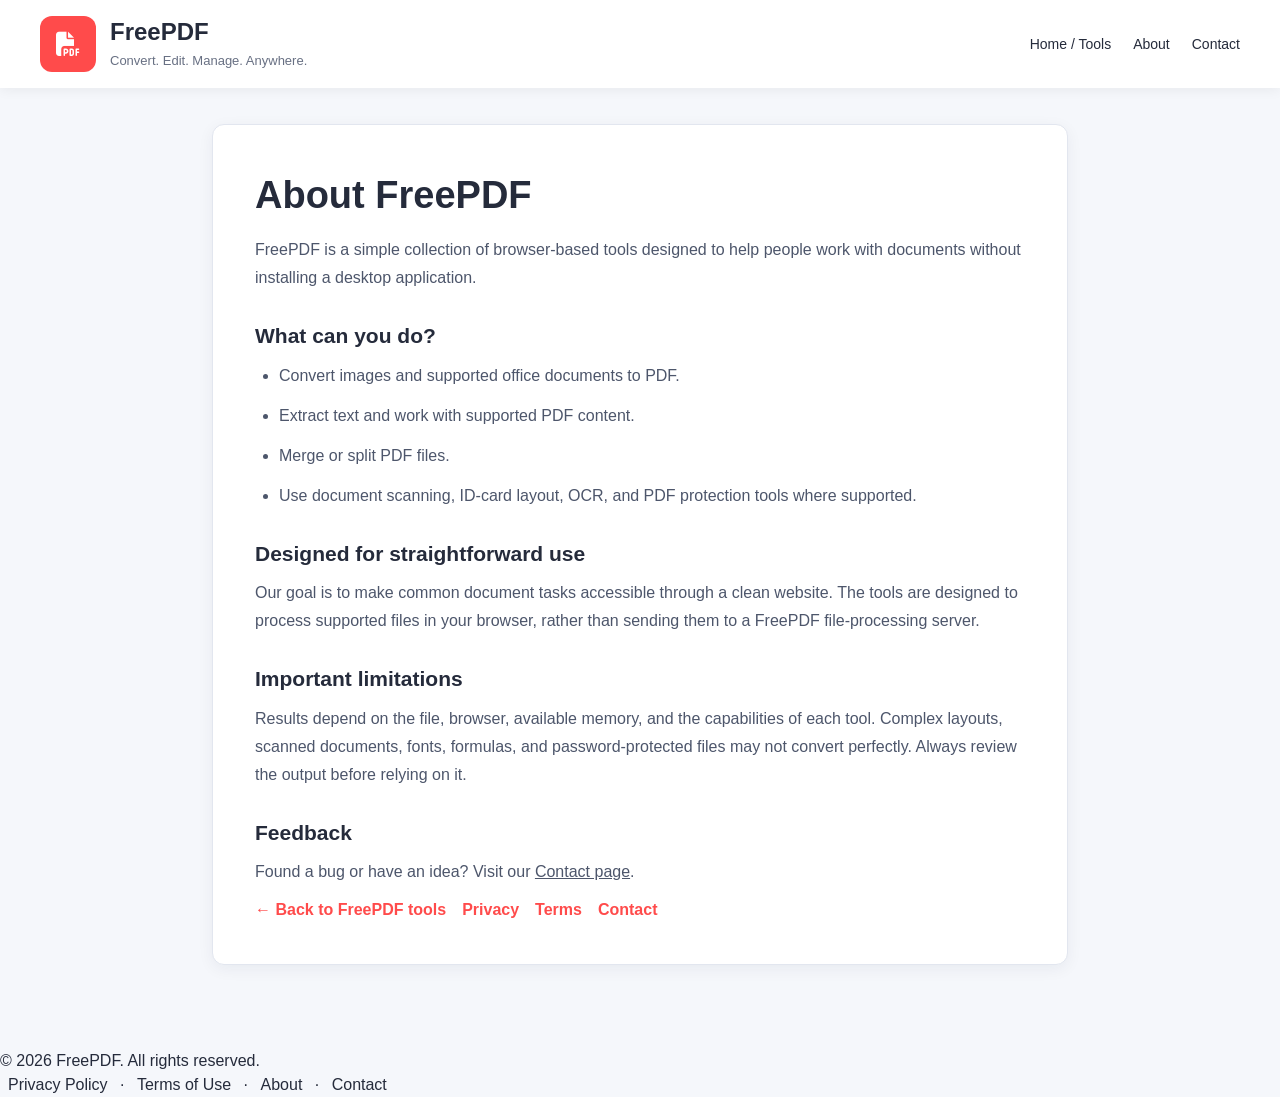
==== about.html @ d4b881cd "Add FreePDF About page" ====
<!DOCTYPE html>
<html lang="en">
<head>
<meta charset="UTF-8">
<meta name="viewport" content="width=device-width, initial-scale=1.0">
<meta name="description" content="Learn about FreePDF, a browser-based collection of PDF tools.">
<title>About FreePDF | FreePDF</title>
<link rel="stylesheet" href="css/style.css">
<link rel="stylesheet" href="https://cdnjs.cloudflare.com/ajax/libs/font-awesome/6.5.1/css/all.min.css">
<style>
.policy-wrap{max-width:900px;margin:36px auto;padding:0 22px 48px}
.policy-card{background:#fff;border:1px solid #e2e6ef;border-radius:12px;padding:clamp(22px,4vw,42px);box-shadow:0 4px 16px rgba(25,35,60,.06)}
.policy-card h1{font-size:clamp(28px,4vw,38px);margin-bottom:12px}
.policy-card h2{font-size:21px;margin:28px 0 10px}
.policy-card p,.policy-card li{color:#4d566b;line-height:1.75;margin-bottom:12px}
.policy-card ul{padding-left:24px}
.policy-note{background:#fff6f6;border-left:4px solid #ff4b4b;padding:14px 16px;border-radius:6px;margin:20px 0;color:#4d566b}
.policy-nav{display:flex;gap:16px;flex-wrap:wrap}
.policy-nav a{color:#ff4b4b;text-decoration:none;font-weight:600}
footer a{margin:0 8px;text-decoration:none}
@media(max-width:700px){header{padding:14px 18px;align-items:flex-start;flex-direction:column}.policy-card{padding:22px}}
</style>
</head>
<body>
<header>
 <div class="logo">
  <div class="logo-icon"><i class="fa-solid fa-file-pdf"></i></div>
  <div><h2>FreePDF</h2><p>Convert. Edit. Manage. Anywhere.</p></div>
 </div>
 <nav><a href="index.html">Home / Tools</a><a href="about.html">About</a><a href="contact.html">Contact</a></nav>
</header>
<main class="policy-wrap"><article class="policy-card">
<h1>About FreePDF</h1><p>FreePDF is a simple collection of browser-based tools designed to help people work with documents without installing a desktop application.</p>
<h2>What can you do?</h2><ul><li>Convert images and supported office documents to PDF.</li><li>Extract text and work with supported PDF content.</li><li>Merge or split PDF files.</li><li>Use document scanning, ID-card layout, OCR, and PDF protection tools where supported.</li></ul>
<h2>Designed for straightforward use</h2><p>Our goal is to make common document tasks accessible through a clean website. The tools are designed to process supported files in your browser, rather than sending them to a FreePDF file-processing server.</p>
<h2>Important limitations</h2><p>Results depend on the file, browser, available memory, and the capabilities of each tool. Complex layouts, scanned documents, fonts, formulas, and password-protected files may not convert perfectly. Always review the output before relying on it.</p>
<h2>Feedback</h2><p>Found a bug or have an idea? Visit our <a href="contact.html">Contact page</a>.</p>
<div class="policy-nav"><a href="index.html">← Back to FreePDF tools</a><a href="privacy.html">Privacy</a><a href="terms.html">Terms</a><a href="contact.html">Contact</a></div>
</article></main>
<footer><p>© 2026 FreePDF. All rights reserved.</p><p><a href="privacy.html">Privacy Policy</a> · <a href="terms.html">Terms of Use</a> · <a href="about.html">About</a> · <a href="contact.html">Contact</a></p></footer>
</body></html>
---- css/style.css ----
/* ========================================
   FreePDF — Main Stylesheet
   ======================================== */

/* Reset */
* {
    margin: 0;
    padding: 0;
    box-sizing: border-box;
    font-family: Arial, Helvetica, sans-serif;
}

:root {
    --primary: #ff4b4b;
    --primary-hover: #e73c3c;
    --text: #252b3b;
    --muted: #687083;
    --background: #f5f7fb;
    --surface: #ffffff;
    --border: #e2e6ef;
    --shadow: 0 4px 16px rgba(25, 35, 60, 0.07);
    --radius: 10px;
}

html {
    scroll-behavior: smooth;
}

body {
    min-height: 100vh;
    background: var(--background);
    color: var(--text);
    line-height: 1.5;
}

button,
input,
textarea,
select {
    font: inherit;
}

button {
    cursor: pointer;
}

button:disabled {
    cursor: not-allowed;
    opacity: 0.65;
}

a {
    color: inherit;
}

/* ========================================
   Header
   ======================================== */

header {
    position: relative;
    z-index: 10;
    display: flex;
    align-items: center;
    justify-content: space-between;
    gap: 24px;
    padding: 16px 40px;
    background: var(--surface);
    box-shadow: 0 2px 12px rgba(0, 0, 0, 0.06);
}

.logo {
    display: flex;
    align-items: center;
    gap: 14px;
    min-width: 0;
}

.logo-icon {
    display: flex;
    flex-shrink: 0;
    align-items: center;
    justify-content: center;
    width: 56px;
    height: 56px;
    border-radius: 12px;
    background: var(--primary);
    color: #fff;
    font-size: 24px;
    font-weight: 700;
}

.logo h2 {
    margin: 0;
    color: var(--text);
    font-size: 24px;
    line-height: 1.2;
}

.logo p {
    margin-top: 4px;
    color: var(--muted);
    font-size: 13px;
}

nav {
    display: flex;
    flex-wrap: wrap;
    align-items: center;
    gap: 22px;
}

nav a {
    color: var(--text);
    font-size: 14px;
    text-decoration: none;
    transition: color 0.2s ease;
}

nav a:hover {
    color: var(--primary);
}

/* ========================================
   Hero Section
   ======================================== */

.hero {
    padding: 48px 24px;
    background: var(--surface);
    text-align: center;
}

.hero h1 {
    margin-bottom: 14px;
    color: var(--text);
    font-size: clamp(27px, 4vw, 38px);
    line-height: 1.2;
}

.hero p {
    max-width: 650px;
    margin: 0 auto 30px;
    color: var(--muted);
    font-size: 17px;
}

.search-box {
    display: flex;
    justify-content: center;
    align-items: stretch;
    gap: 10px;
    width: 100%;
    max-width: 560px;
    margin: 0 auto;
}

.search-box input {
    flex: 1;
    min-width: 0;
    padding: 12px 15px;
    border: 1px solid var(--border);
    border-radius: 8px;
    outline: none;
    background: #fff;
    color: var(--text);
    transition: border-color 0.2s, box-shadow 0.2s;
}

.search-box input:focus {
    border-color: var(--primary);
    box-shadow: 0 0 0 3px rgba(255, 75, 75, 0.12);
}

.search-box button {
    padding: 12px 22px;
    border: none;
    border-radius: 8px;
    background: var(--primary);
    color: #fff;
    font-weight: 600;
    transition: background 0.2s, transform 0.2s;
}

.search-box button:hover {
    background: var(--primary-hover);
}

.search-box button:active {
    transform: scale(0.98);
}

/* ========================================
   Main Layout
   ======================================== */

.container {
    display: flex;
    align-items: flex-start;
    gap: 20px;
    width: 100%;
    max-width: 1600px;
    margin: 24px auto;
    padding: 0 24px;
}

.sidebar {
    flex: 0 0 340px;
    min-width: 0;
    padding: 16px;
    border: 1px solid rgba(226, 230, 239, 0.8);
    border-radius: var(--radius);
    background: var(--surface);
    box-shadow: var(--shadow);
}

main {
    flex: 1 1 0;
    min-width: 0;
}

main h2 {
    margin-bottom: 20px;
    color: var(--text);
    font-size: 24px;
}

/* ========================================
   Sidebar Cards
   ======================================== */

.side-card {
    display: flex;
    align-items: center;
    gap: 12px;
    margin-bottom: 12px;
    padding: 12px;
    border: 1px solid var(--border);
    border-radius: 8px;
    background: #fff;
    transition: border-color 0.2s, background 0.2s;
}

.side-card:last-child {
    margin-bottom: 0;
}

.side-card:hover {
    border-color: #ffc1c1;
    background: #fffafa;
}

.side-card i {
    flex-shrink: 0;
    color: var(--primary);
    font-size: 20px;
}

.side-card h3 {
    margin: 0;
    color: var(--text);
    font-size: 15px;
    font-weight: 600;
}

/* ========================================
   Sidebar Advertisement
   Placeholder until a real ad is configured
   ======================================== */

.sidebar-ad {
    position: sticky;
    top: 20px;
    width: 100%;
    min-width: 0;
    min-height: 280px;
    padding: 12px;
    overflow: hidden;
    border: 1px solid var(--border);
    border-radius: 8px;
    background: #fff;
    box-shadow: 0 2px 12px rgba(0, 0, 0, 0.05);
}

.ad-label {
    display: block;
    margin-bottom: 10px;
    color: #9298a5;
    font-size: 11px;
    font-weight: 500;
    text-align: center;
    text-transform: uppercase;
    letter-spacing: 1px;
}

.ad-placeholder {
    display: flex;
    flex-direction: column;
    align-items: center;
    justify-content: center;
    gap: 8px;
    width: 100%;
    min-height: 240px;
    padding: 12px;
    border: 1px dashed #d5d9e2;
    border-radius: 6px;
    color: #9298a5;
    text-align: center;
}

.ad-placeholder i {
    color: #aeb5c2;
    font-size: 30px;
}

.ad-placeholder p {
    margin: 0;
    font-size: 14px;
    font-weight: 600;
}

.ad-placeholder small {
    font-size: 12px;
    line-height: 1.5;
}

/* Keep real ad containers within their layout.
   Insert the provider's official ad code when ready. */
.sidebar-ad ins,
.sidebar-ad iframe {
    max-width: 100%;
}

/* ========================================
   PDF Tools Grid
   ======================================== */

.tools-grid {
    display: grid;
    grid-template-columns: repeat(4, minmax(0, 1fr));
    gap: 18px;
}

.tool-card {
    min-width: 0;
    padding: 20px;
    overflow-wrap: anywhere;
    border: 1px solid rgba(226, 230, 239, 0.9);
    border-radius: var(--radius);
    background: var(--surface);
    box-shadow: var(--shadow);
    cursor: pointer;
    transition:
        transform 0.2s ease,
        box-shadow 0.2s ease,
        border-color 0.2s ease;
}

.tool-card:hover {
    transform: translateY(-4px);
    border-color: #ffd0d0;
    box-shadow: 0 8px 22px rgba(25, 35, 60, 0.1);
}

.tool-card:focus-visible {
    outline: 3px solid rgba(255, 75, 75, 0.35);
    outline-offset: 3px;
}

.tool-card .icon {
    display: inline-flex;
    align-items: center;
    justify-content: center;
    margin-bottom: 12px;
    color: var(--primary);
    font-size: 42px;
    line-height: 1.2;
}

.tool-card h3 {
    margin-bottom: 7px;
    color: var(--text);
    font-size: 17px;
    line-height: 1.35;
}

.tool-card p {
    margin: 0;
    color: var(--muted);
    font-size: 13px;
    line-height: 1.6;
}

/* ========================================
   Form Controls and General Buttons
   ======================================== */

input[type="text"],
input[type="email"],
input[type="password"],
input[type="number"],
input[type="file"],
textarea,
select {
    max-width: 100%;
}

input[type="file"] {
    width: 100%;
}

button:focus-visible,
a:focus-visible,
input:focus-visible,
select:focus-visible,
textarea:focus-visible {
    outline: 2px solid var(--primary);
    outline-offset: 3px;
}

/* ========================================
   Tablet Layout
   ======================================== */

@media (max-width: 1200px) {
    .container {
        padding: 0 18px;
    }

    .sidebar {
        flex-basis: 320px;
    }

    .tools-grid {
        grid-template-columns: repeat(3, minmax(0, 1fr));
        gap: 16px;
    }

    header {
        padding-right: 28px;
        padding-left: 28px;
    }
}

@media (max-width: 900px) {
    header {
        gap: 16px;
        padding: 16px 20px;
    }

    .logo-icon {
        width: 48px;
        height: 48px;
        font-size: 21px;
    }

    .logo h2 {
        font-size: 21px;
    }

    nav {
        gap: 14px;
    }

    .container {
        gap: 16px;
        padding: 0 16px;
    }

    .sidebar {
        flex-basis: 300px;
        padding: 12px;
    }

    .tools-grid {
        grid-template-columns: repeat(2, minmax(0, 1fr));
    }

    .tool-card {
        padding: 16px;
    }
}

/* ========================================
   Mobile Layout
   ======================================== */

@media (max-width: 768px) {
    header {
        flex-direction: column;
        align-items: flex-start;
        padding: 16px;
    }

    nav {
        width: 100%;
        gap: 12px 18px;
    }

    .hero {
        padding: 36px 18px;
    }

    .hero p {
        margin-bottom: 24px;
        font-size: 15px;
    }

    .container {
        flex-direction: column;
        gap: 18px;
        margin: 18px auto;
        padding: 0 14px;
    }

    .sidebar {
        flex: none;
        width: 100%;
        padding: 12px;
    }

    main {
        width: 100%;
    }

    main h2 {
        font-size: 22px;
    }

    .sidebar-ad {
        position: static;
        min-height: 120px;
        margin-bottom: 0;
    }

    .ad-placeholder {
        min-height: 90px;
    }

    .ad-placeholder i {
        font-size: 24px;
    }

    .tools-grid {
        grid-template-columns: repeat(2, minmax(0, 1fr));
        gap: 12px;
    }

    .tool-card {
        padding: 15px;
    }

    .tool-card .icon {
        font-size: 34px;
    }

    .tool-card h3 {
        font-size: 15px;
    }

    .tool-card p {
        font-size: 12px;
    }
}

/* ========================================
   Small Mobile Screens
   ======================================== */

@media (max-width: 500px) {
    header {
        padding: 14px;
    }

    .logo {
        gap: 10px;
    }

    .logo-icon {
        width: 44px;
        height: 44px;
        border-radius: 9px;
        font-size: 19px;
    }

    .logo h2 {
        font-size: 20px;
    }

    .logo p {
        font-size: 12px;
    }

    nav {
        gap: 10px 15px;
    }

    nav a {
        font-size: 13px;
    }

    .hero {
        padding: 30px 14px;
    }

    .hero h1 {
        font-size: 27px;
    }

    .search-box {
        flex-direction: column;
        align-items: stretch;
        gap: 10px;
    }

    .search-box input,
    .search-box button {
        width: 100%;
        min-height: 44px;
        margin: 0;
    }

    .container {
        margin-top: 14px;
        padding: 0 12px;
    }

    .tools-grid {
        grid-template-columns: minmax(0, 1fr);
        gap: 12px;
    }

    .tool-card {
        display: flex;
        align-items: flex-start;
        gap: 14px;
        padding: 16px;
    }

    .tool-card .icon {
        flex-shrink: 0;
        margin-bottom: 0;
        font-size: 30px;
    }

    .tool-card h3 {
        font-size: 16px;
    }

    .tool-card p {
        font-size: 13px;
    }

    .sidebar-ad {
        padding: 10px;
    }
}

/* ========================================
   Reduced Motion Accessibility
   ======================================== */

@media (prefers-reduced-motion: reduce) {
    *,
    *::before,
    *::after {
        scroll-behavior: auto !important;
        animation-duration: 0.01ms !important;
        animation-iteration-count: 1 !important;
        transition-duration: 0.01ms !important;
    }
}
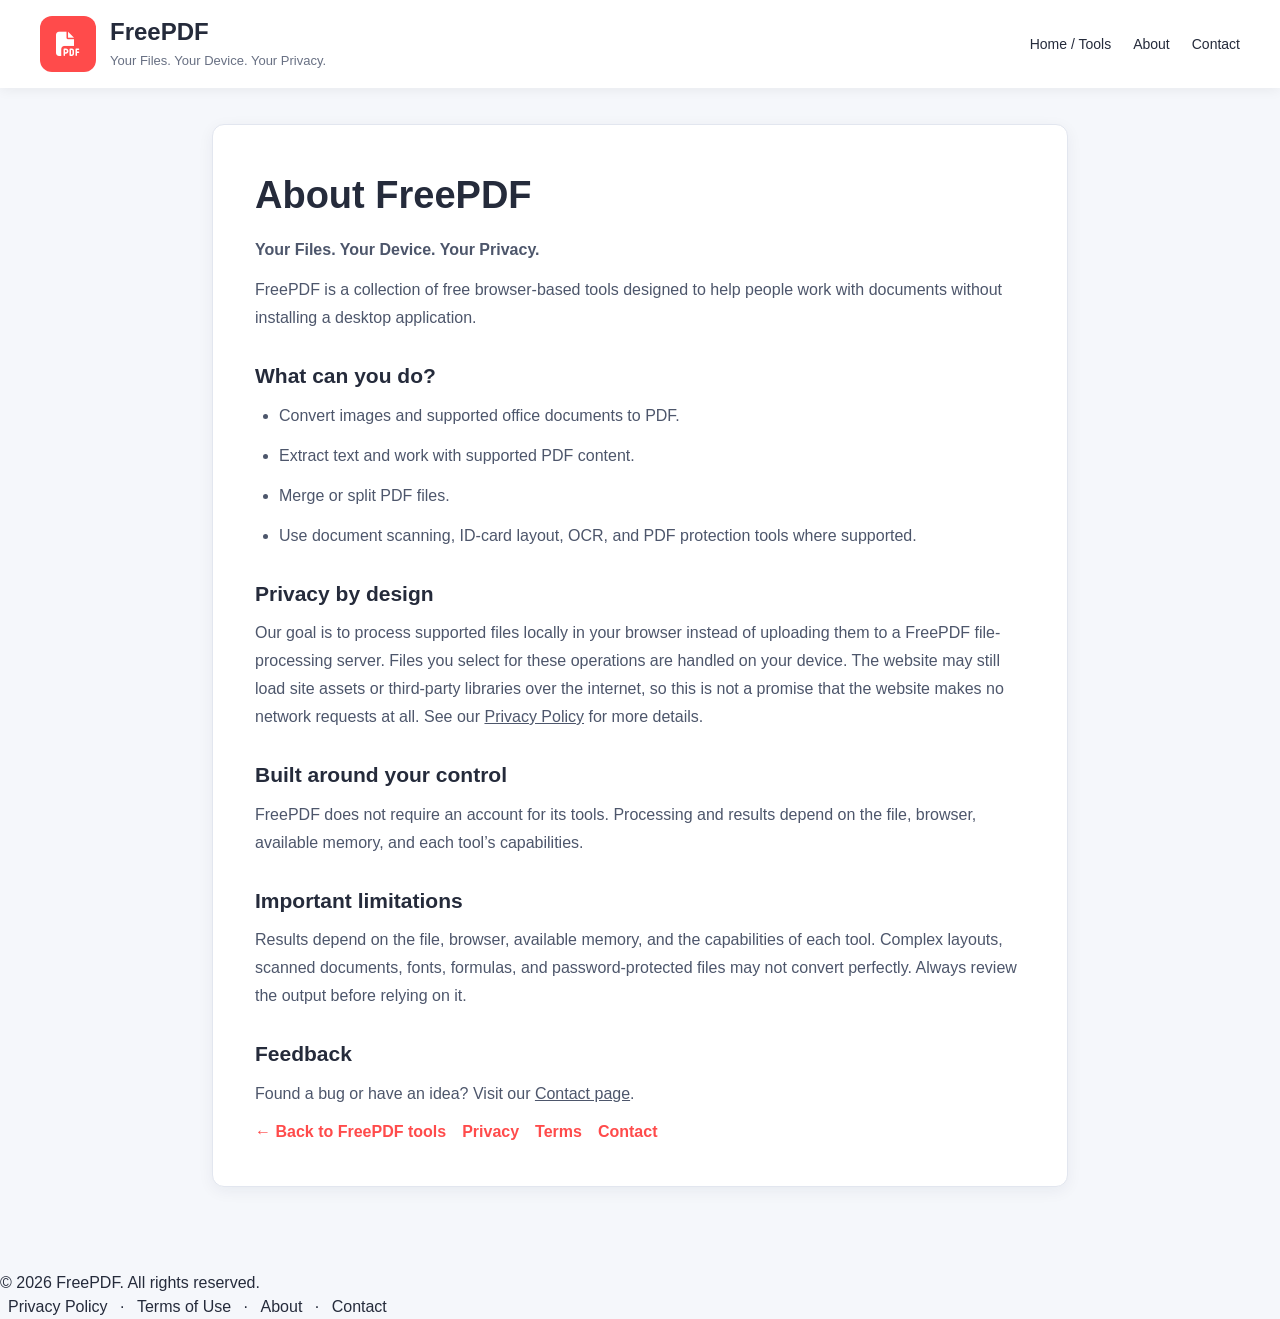
==== commit e700d06a: "Add privacy-first FreePDF slogan and messaging" ====
--- a/about.html
+++ b/about.html
@@ -3,7 +3,7 @@
 <head>
 <meta charset="UTF-8">
 <meta name="viewport" content="width=device-width, initial-scale=1.0">
-<meta name="description" content="Learn about FreePDF, a browser-based collection of PDF tools.">
+<meta name="description" content="Learn about FreePDF, free browser-based PDF tools designed to process supported files on your device.">
 <title>About FreePDF | FreePDF</title>
 <link rel="stylesheet" href="css/style.css">
 <link rel="stylesheet" href="https://cdnjs.cloudflare.com/ajax/libs/font-awesome/6.5.1/css/all.min.css">
@@ -25,14 +25,15 @@
 <header>
  <div class="logo">
   <div class="logo-icon"><i class="fa-solid fa-file-pdf"></i></div>
-  <div><h2>FreePDF</h2><p>Convert. Edit. Manage. Anywhere.</p></div>
+  <div><h2>FreePDF</h2><p>Your Files. Your Device. Your Privacy.</p></div>
  </div>
  <nav><a href="index.html">Home / Tools</a><a href="about.html">About</a><a href="contact.html">Contact</a></nav>
 </header>
 <main class="policy-wrap"><article class="policy-card">
-<h1>About FreePDF</h1><p>FreePDF is a simple collection of browser-based tools designed to help people work with documents without installing a desktop application.</p>
+<h1>About FreePDF</h1><p><strong>Your Files. Your Device. Your Privacy.</strong></p><p>FreePDF is a collection of free browser-based tools designed to help people work with documents without installing a desktop application.</p>
 <h2>What can you do?</h2><ul><li>Convert images and supported office documents to PDF.</li><li>Extract text and work with supported PDF content.</li><li>Merge or split PDF files.</li><li>Use document scanning, ID-card layout, OCR, and PDF protection tools where supported.</li></ul>
-<h2>Designed for straightforward use</h2><p>Our goal is to make common document tasks accessible through a clean website. The tools are designed to process supported files in your browser, rather than sending them to a FreePDF file-processing server.</p>
+<h2>Privacy by design</h2><p>Our goal is to process supported files locally in your browser instead of uploading them to a FreePDF file-processing server. Files you select for these operations are handled on your device. The website may still load site assets or third-party libraries over the internet, so this is not a promise that the website makes no network requests at all. See our <a href="privacy.html">Privacy Policy</a> for more details.</p>
+<h2>Built around your control</h2><p>FreePDF does not require an account for its tools. Processing and results depend on the file, browser, available memory, and each tool’s capabilities.</p>
 <h2>Important limitations</h2><p>Results depend on the file, browser, available memory, and the capabilities of each tool. Complex layouts, scanned documents, fonts, formulas, and password-protected files may not convert perfectly. Always review the output before relying on it.</p>
 <h2>Feedback</h2><p>Found a bug or have an idea? Visit our <a href="contact.html">Contact page</a>.</p>
 <div class="policy-nav"><a href="index.html">← Back to FreePDF tools</a><a href="privacy.html">Privacy</a><a href="terms.html">Terms</a><a href="contact.html">Contact</a></div>
